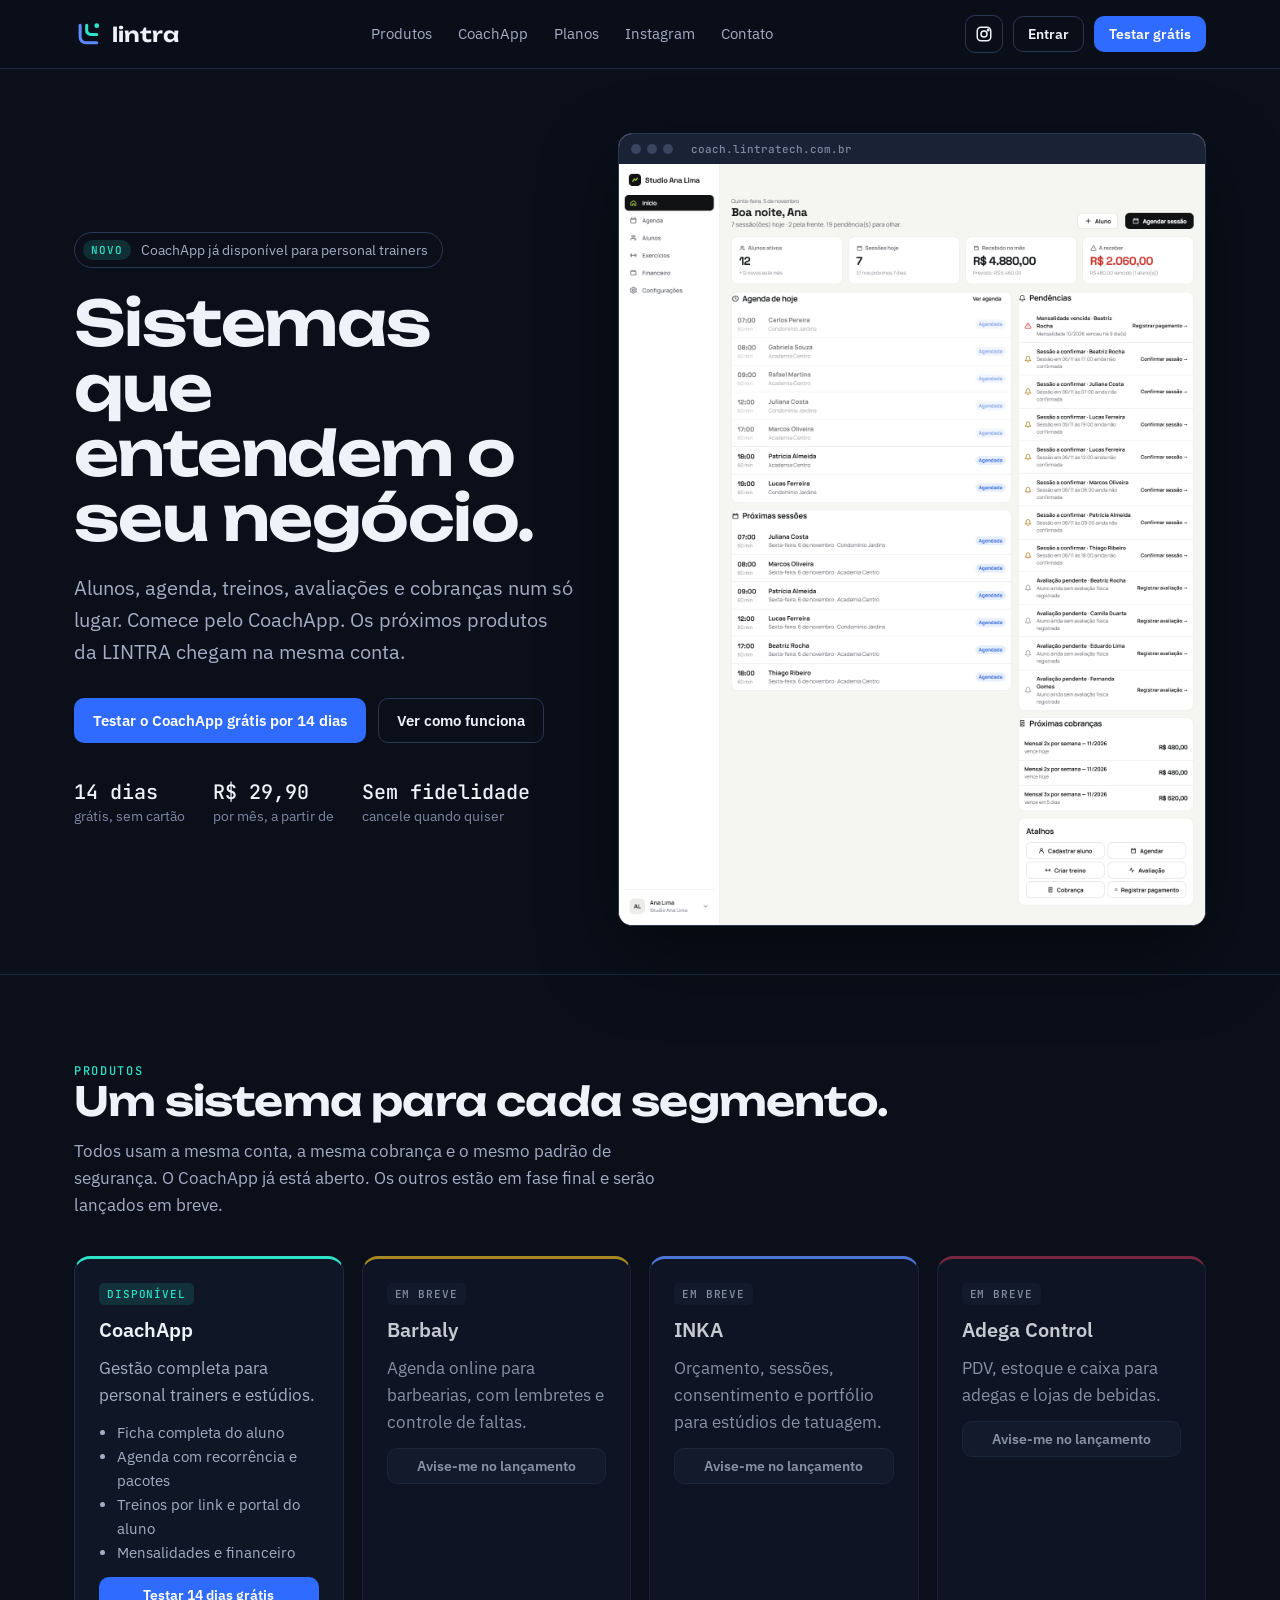
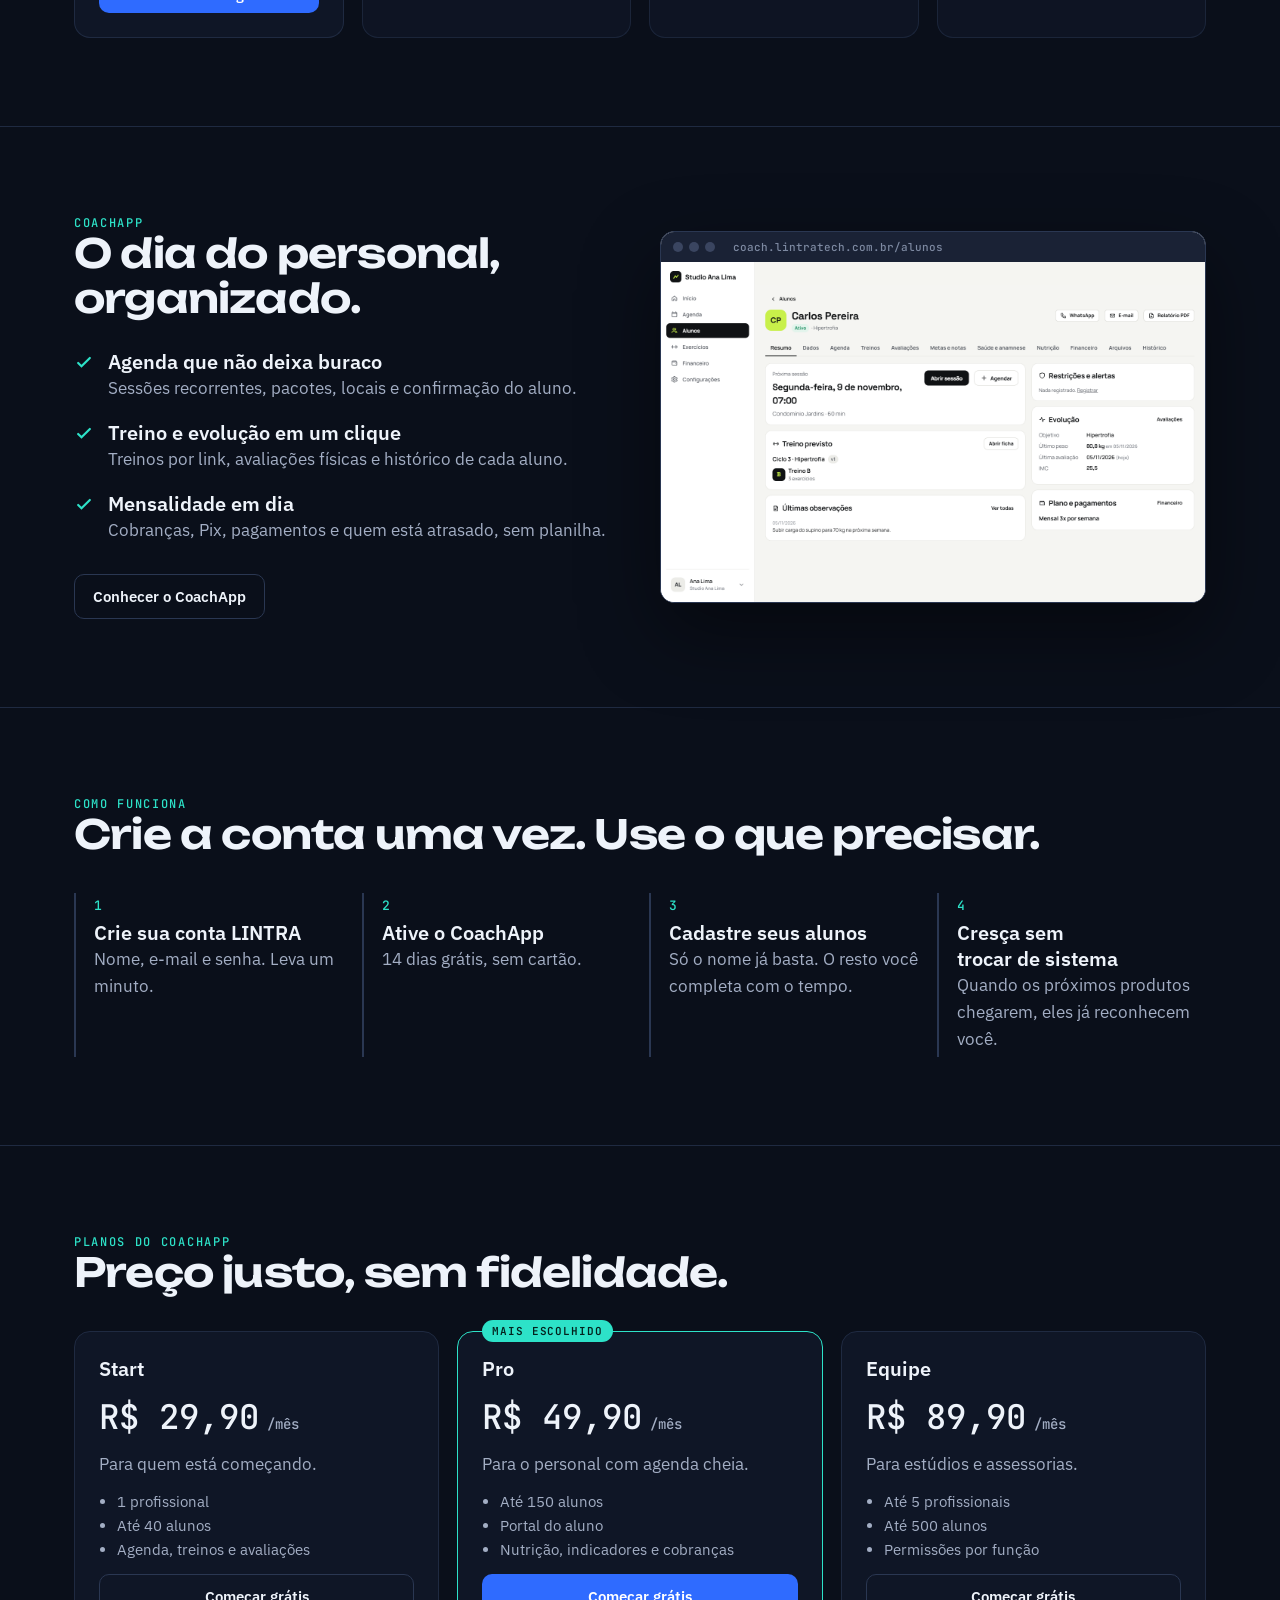
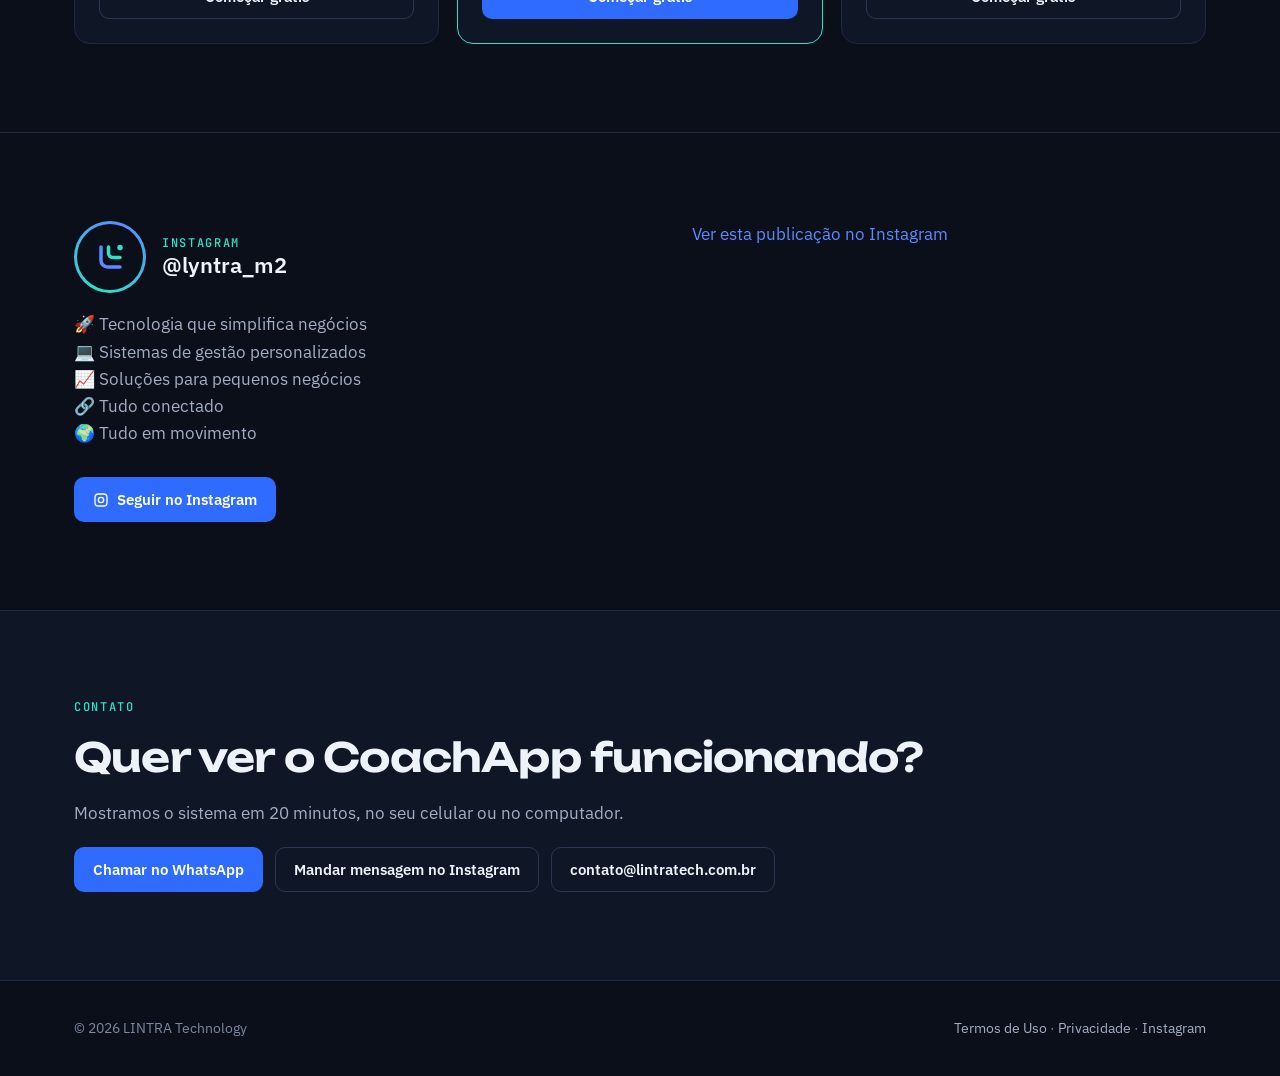
==== index.html @ cff750fb "Site da LINTRA Co-Authored-By: Claude Opus 5.5 <noreply@anthropic.com>" ====
<!doctype html>
<html lang="pt-BR">
<head>
<meta charset="utf-8">
<meta name="viewport" content="width=device-width, initial-scale=1, viewport-fit=cover">
<title>LINTRA · Sistemas que entendem o seu negócio</title>
<meta name="description" content="CoachApp: alunos, agenda, treinos, avaliações e cobranças para personal trainers. Teste grátis por 14 dias, sem cartão. Uma conta LINTRA para todos os sistemas.">
<meta property="og:title" content="LINTRA · Sistemas que entendem o seu negócio">
<meta property="og:description" content="CoachApp para personal trainers. Teste grátis por 14 dias, sem cartão.">
<meta property="og:type" content="website">
<meta property="og:url" content="https://lintratech.com.br/">
<meta property="og:image" content="https://lintratech.com.br/img/c1-painel.png">
<meta name="theme-color" content="#0A0F1A">
<link rel="canonical" href="https://lintratech.com.br/">
<link rel="icon" href="favicon.svg" type="image/svg+xml">
<link rel="preconnect" href="https://fonts.googleapis.com">
<link rel="preconnect" href="https://fonts.gstatic.com" crossorigin>
<link rel="stylesheet" href="https://fonts.googleapis.com/css2?family=IBM+Plex+Sans:wght@400;500;600&family=JetBrains+Mono:wght@400;500&family=Unbounded:wght@500;600&display=swap">
<link rel="stylesheet" href="estilo.css">
</head>
<body>
<header class="top"><div class="wrap">
  <a class="brand" href="/"><svg viewBox="0 0 64 64" width="28" height="28" aria-hidden="true"><path d="M14 12v27a13 13 0 0 0 13 13h25" fill="none" stroke="#5B8BFF" stroke-width="7" stroke-linecap="round"/><path d="M29 12v12a9 9 0 0 0 9 9h14" fill="none" stroke="#2DE2C8" stroke-width="7" stroke-linecap="round"/><circle cx="52" cy="13" r="5.5" fill="#2DE2C8"/></svg>lintra</a>
  <nav class="menu" aria-label="Seções"><a href="#produtos">Produtos</a><a href="coachapp">CoachApp</a><a href="#planos">Planos</a><a href="#instagram">Instagram</a><a href="#contato">Contato</a></nav>
  <div class="acoes">
    <a class="ig so-desk" href="https://www.instagram.com/lyntra_m2/" target="_blank" rel="noopener" aria-label="Instagram da LINTRA"><svg width="18" height="18" viewBox="0 0 24 24" fill="none" stroke="currentColor" stroke-width="2" aria-hidden="true"><rect x="3" y="3" width="18" height="18" rx="5"/><circle cx="12" cy="12" r="4"/><circle cx="17.5" cy="6.5" r="1" fill="currentColor"/></svg></a>
    <a class="btn sm ghost" data-app="/" href="https://app.lintratech.com.br/">Entrar</a>
    <a class="btn sm so-desk" data-app="/comecar?produto=coach&amp;plano=pro" href="https://app.lintratech.com.br/comecar?produto=coach&amp;plano=pro">Testar grátis</a>
  </div>
</div></header>

<main>
<section class="hero"><div class="wrap">
  <div>
    <span class="faixa"><b>Novo</b> CoachApp já disponível para personal trainers</span>
    <h1>Sistemas que entendem o seu negócio.</h1>
    <p class="lede">Alunos, agenda, treinos, avaliações e cobranças num só lugar. Comece pelo CoachApp. Os próximos produtos da LINTRA chegam na mesma conta.</p>
    <div class="ctas"><a class="btn" data-app="/comecar?produto=coach&amp;plano=pro" href="https://app.lintratech.com.br/comecar?produto=coach&amp;plano=pro">Testar o CoachApp grátis por 14 dias</a><a class="btn ghost" href="coachapp">Ver como funciona</a></div>
    <div class="prova"><span><b>14 dias</b>grátis, sem cartão</span><span><b>R$ 29,90</b>por mês, a partir de</span><span><b>Sem fidelidade</b>cancele quando quiser</span></div>
  </div>
  <div class="janela"><div class="barra"><i></i><i></i><i></i><span>coach.lintratech.com.br</span></div>
    <picture><source media="(max-width:600px)" srcset="img/c7-painel-celular.png"><img class="hero-img" src="img/c1-painel.png" width="1440" height="2310" alt="Painel do CoachApp com a agenda do dia, alunos ativos e valores recebidos (dados de demonstração)"></picture></div>
</div></section>

<section id="produtos"><div class="wrap">
  <p class="eyebrow">Produtos</p>
  <h2>Um sistema para cada segmento.</h2>
  <p class="muted" style="margin-top:14px;max-width:62ch">Todos usam a mesma conta, a mesma cobrança e o mesmo padrão de segurança. O CoachApp já está aberto. Os outros estão em fase final e serão lançados em breve.</p>
  <div class="grid" style="margin-top:36px">
    <article class="card prod" style="--cor:#2DE2C8"><span class="tag on">Disponível</span><h3>CoachApp</h3><p class="muted">Gestão completa para personal trainers e estúdios.</p>
      <ul><li>Ficha completa do aluno</li><li>Agenda com recorrência e pacotes</li><li>Treinos por link e portal do aluno</li><li>Mensalidades e financeiro</li></ul>
      <a class="btn sm" data-app="/comecar?produto=coach&amp;plano=pro" href="https://app.lintratech.com.br/comecar?produto=coach&amp;plano=pro">Testar 14 dias grátis</a></article>
    <article class="card prod breve" style="--cor:#C9A227"><span class="tag">Em breve</span><h3>Barbaly</h3><p class="muted">Agenda online para barbearias, com lembretes e controle de faltas.</p>
      <a class="btn sm off" href="https://www.instagram.com/lyntra_m2/" target="_blank" rel="noopener">Avise-me no lançamento</a></article>
    <article class="card prod breve" style="--cor:#5B8BFF"><span class="tag">Em breve</span><h3>INKA</h3><p class="muted">Orçamento, sessões, consentimento e portfólio para estúdios de tatuagem.</p>
      <a class="btn sm off" href="https://www.instagram.com/lyntra_m2/" target="_blank" rel="noopener">Avise-me no lançamento</a></article>
    <article class="card prod breve" style="--cor:#8E2C48"><span class="tag">Em breve</span><h3>Adega Control</h3><p class="muted">PDV, estoque e caixa para adegas e lojas de bebidas.</p>
      <a class="btn sm off" href="https://www.instagram.com/lyntra_m2/" target="_blank" rel="noopener">Avise-me no lançamento</a></article>
  </div>
</div></section>

<section><div class="wrap destaque">
  <div>
    <p class="eyebrow">CoachApp</p>
    <h2>O dia do personal, organizado.</h2>
    <div style="display:grid;gap:18px;margin-top:28px">
      <div class="check"><svg width="20" height="20" viewBox="0 0 24 24" aria-hidden="true"><path d="M5 12l4 4 10-10" fill="none" stroke="#2DE2C8" stroke-width="2.6" stroke-linecap="round"/></svg><div><h3>Agenda que não deixa buraco</h3><p class="muted">Sessões recorrentes, pacotes, locais e confirmação do aluno.</p></div></div>
      <div class="check"><svg width="20" height="20" viewBox="0 0 24 24" aria-hidden="true"><path d="M5 12l4 4 10-10" fill="none" stroke="#2DE2C8" stroke-width="2.6" stroke-linecap="round"/></svg><div><h3>Treino e evolução em um clique</h3><p class="muted">Treinos por link, avaliações físicas e histórico de cada aluno.</p></div></div>
      <div class="check"><svg width="20" height="20" viewBox="0 0 24 24" aria-hidden="true"><path d="M5 12l4 4 10-10" fill="none" stroke="#2DE2C8" stroke-width="2.6" stroke-linecap="round"/></svg><div><h3>Mensalidade em dia</h3><p class="muted">Cobranças, Pix, pagamentos e quem está atrasado, sem planilha.</p></div></div>
    </div>
    <div class="ctas"><a class="btn ghost" href="coachapp">Conhecer o CoachApp</a></div>
  </div>
  <div class="janela"><div class="barra"><i></i><i></i><i></i><span>coach.lintratech.com.br/alunos</span></div><img src="img/c4-aluno.png" width="1440" height="900" loading="lazy" alt="Ficha de um aluno no CoachApp (dados de demonstração)"></div>
</div></section>

<section id="como-funciona"><div class="wrap">
  <p class="eyebrow">Como funciona</p>
  <h2>Crie a conta uma vez. Use o que precisar.</h2>
  <div class="passos">
    <div class="passo"><b>1</b><h3>Crie sua conta LINTRA</h3><p class="muted">Nome, e-mail e senha. Leva um minuto.</p></div>
    <div class="passo"><b>2</b><h3>Ative o CoachApp</h3><p class="muted">14 dias grátis, sem cartão.</p></div>
    <div class="passo"><b>3</b><h3>Cadastre seus alunos</h3><p class="muted">Só o nome já basta. O resto você completa com o tempo.</p></div>
    <div class="passo"><b>4</b><h3>Cresça sem trocar de sistema</h3><p class="muted">Quando os próximos produtos chegarem, eles já reconhecem você.</p></div>
  </div>
</div></section>

<section id="planos"><div class="wrap">
  <p class="eyebrow">Planos do CoachApp</p>
  <h2>Preço justo, sem fidelidade.</h2>
  <div class="grid" style="margin-top:36px">
    <div class="card plano"><h3>Start</h3><span class="preco">R$ 29,90<small> /mês</small></span><p class="muted">Para quem está começando.</p><ul><li>1 profissional</li><li>Até 40 alunos</li><li>Agenda, treinos e avaliações</li></ul><a class="btn ghost" data-app="/comecar?produto=coach&amp;plano=start" href="https://app.lintratech.com.br/comecar?produto=coach&amp;plano=start">Começar grátis</a></div>
    <div class="card plano top"><span class="selo">Mais escolhido</span><h3>Pro</h3><span class="preco">R$ 49,90<small> /mês</small></span><p class="muted">Para o personal com agenda cheia.</p><ul><li>Até 150 alunos</li><li>Portal do aluno</li><li>Nutrição, indicadores e cobranças</li></ul><a class="btn" data-app="/comecar?produto=coach&amp;plano=pro" href="https://app.lintratech.com.br/comecar?produto=coach&amp;plano=pro">Começar grátis</a></div>
    <div class="card plano"><h3>Equipe</h3><span class="preco">R$ 89,90<small> /mês</small></span><p class="muted">Para estúdios e assessorias.</p><ul><li>Até 5 profissionais</li><li>Até 500 alunos</li><li>Permissões por função</li></ul><a class="btn ghost" data-app="/comecar?produto=coach&amp;plano=team" href="https://app.lintratech.com.br/comecar?produto=coach&amp;plano=team">Começar grátis</a></div>
  </div>
</div></section>

<section id="instagram"><div class="wrap insta">
  <div>
    <div class="insta-cab">
      <div class="avatar"><div><svg viewBox="0 0 64 64" width="32" height="32" aria-hidden="true"><path d="M14 12v27a13 13 0 0 0 13 13h25" fill="none" stroke="#5B8BFF" stroke-width="7" stroke-linecap="round"/><path d="M29 12v12a9 9 0 0 0 9 9h14" fill="none" stroke="#2DE2C8" stroke-width="7" stroke-linecap="round"/><circle cx="52" cy="13" r="5.5" fill="#2DE2C8"/></svg></div></div>
      <div><p class="eyebrow">Instagram</p><h3 style="font-size:22px">@lyntra_m2</h3></div>
    </div>
    <p class="bio">🚀 Tecnologia que simplifica negócios
💻 Sistemas de gestão personalizados
📈 Soluções para pequenos negócios
🔗 Tudo conectado
🌍 Tudo em movimento</p>
    <div class="ctas"><a class="btn" href="https://www.instagram.com/lyntra_m2/" target="_blank" rel="noopener"><svg width="16" height="16" viewBox="0 0 24 24" fill="none" stroke="currentColor" stroke-width="2" aria-hidden="true"><rect x="3" y="3" width="18" height="18" rx="5"/><circle cx="12" cy="12" r="4"/></svg>Seguir no Instagram</a></div>
  </div>
  <div class="posts" id="posts">
    <a class="post-vazio" href="https://www.instagram.com/lyntra_m2/" target="_blank" rel="noopener">Veja as novidades no nosso Instagram →</a>
  </div>
</div></section>

<section id="contato" class="fim"><div class="wrap" style="display:grid;gap:20px;justify-items:start">
  <p class="eyebrow">Contato</p>
  <h2>Quer ver o CoachApp funcionando?</h2>
  <p class="muted">Mostramos o sistema em 20 minutos, no seu celular ou no computador.</p>
  <div class="ctas" style="margin-top:0">
    <a class="btn" data-whats="Olá! Quero conhecer o CoachApp." href="#contato">Chamar no WhatsApp</a>
    <a class="btn ghost" href="https://www.instagram.com/lyntra_m2/" target="_blank" rel="noopener">Mandar mensagem no Instagram</a>
    <a class="btn ghost" href="mailto:contato@lintratech.com.br">contato@lintratech.com.br</a>
  </div>
</div></section>
</main>

<footer><div class="wrap">
  <span>© <span id="ano">2026</span> LINTRA Technology</span>
  <span><a data-app="/termos" href="https://app.lintratech.com.br/termos">Termos de Uso</a> · <a data-app="/privacidade" href="https://app.lintratech.com.br/privacidade">Privacidade</a> · <a href="https://www.instagram.com/lyntra_m2/" target="_blank" rel="noopener">Instagram</a></span>
</div></footer>
<script src="site.js"></script>
</body>
</html>
---- estilo.css ----
/* Site institucional da LINTRA: escuro, faixas largas, tokens iguais aos do Hub. */
:root{--bg:#0A0F1A;--surface:#0F1626;--surface-2:#141D30;--line:#1F2A41;--line-2:#2A3752;--fg:#EEF3FA;--muted:#A3AEC4;--faint:#7D89A1;
  --pulso:#5B8BFF;--pulso-solid:#2F6BFF;--fluxo:#2DE2C8;
  --f-display:"Unbounded","Arial Black",Arial,sans-serif;--f-body:"IBM Plex Sans","Segoe UI",Arial,sans-serif;--f-mono:"JetBrains Mono",ui-monospace,Consolas,monospace;color-scheme:dark}
*{box-sizing:border-box}html{scroll-behavior:smooth}body{margin:0;background:var(--bg);color:var(--fg);font:17px/1.6 var(--f-body)}
@media (prefers-reduced-motion:reduce){html{scroll-behavior:auto}}
a{color:var(--pulso);text-decoration:none}:focus-visible{outline:2px solid var(--fluxo);outline-offset:3px;border-radius:4px}
h1,h2,h3{margin:0;text-wrap:balance}p{margin:0}
h1{font:600 clamp(34px,5.4vw,62px)/1.05 var(--f-display);letter-spacing:-.025em}
h2{font:600 clamp(26px,3.4vw,40px)/1.12 var(--f-display);letter-spacing:-.02em}
h3{font:600 20px/1.3 var(--f-body)}
.muted{color:var(--muted)}.faint{color:var(--faint)}.small{font-size:14px}
.eyebrow{font:500 12px var(--f-mono);letter-spacing:.14em;text-transform:uppercase;color:var(--fluxo)}
.wrap{max-width:1180px;margin:0 auto;padding:0 max(16px,env(safe-area-inset-left))}
@media(min-width:600px){.wrap{padding:0 24px}}
.btn{display:inline-flex;align-items:center;justify-content:center;gap:8px;font:600 15px var(--f-body);padding:12px 18px;border-radius:10px;background:var(--pulso-solid);color:#fff;border:1px solid transparent;white-space:nowrap}
.btn.ghost{background:transparent;color:var(--fg);border-color:var(--line-2)}.btn.sm{padding:8px 14px;font-size:14px}
.btn.off{background:var(--surface-2);color:var(--muted);border-color:var(--line)}
.btn:hover{filter:brightness(1.08)}
.tag{font:500 11px var(--f-mono);letter-spacing:.08em;text-transform:uppercase;padding:4px 8px;border-radius:5px;background:var(--surface-2);color:var(--muted);justify-self:start;display:inline-block}
.tag.on{color:var(--fluxo);background:color-mix(in srgb,var(--fluxo) 13%,transparent)}
.brand{display:flex;align-items:center;gap:10px;font:600 20px var(--f-display);color:var(--fg)}
.top{position:sticky;top:0;z-index:5;background:color-mix(in srgb,var(--bg) 92%,transparent);backdrop-filter:blur(8px);border-bottom:1px solid var(--line)}
.top .wrap{display:flex;align-items:center;justify-content:space-between;height:68px;gap:16px}
.menu{display:flex;gap:26px}.menu a{color:var(--muted);font-size:15px}.menu a:hover,.menu a[aria-current]{color:var(--fg)}
.acoes{display:flex;gap:10px;align-items:center}
.ig{display:inline-flex;align-items:center;justify-content:center;width:38px;height:38px;border-radius:10px;border:1px solid var(--line-2);color:var(--fg)}
@media(max-width:880px){.menu,.so-desk{display:none}}
section{padding:88px 0;border-top:1px solid var(--line)}
@media(max-width:600px){section{padding:56px 0}}
.grid{display:grid;gap:18px;grid-template-columns:repeat(auto-fit,minmax(min(100%,250px),1fr))}
.grid>*{min-width:0}
.card{background:var(--surface);border:1px solid var(--line);border-radius:16px;padding:24px;display:grid;gap:12px;align-content:start}
.prod{border-top:3px solid var(--cor)}
.prod ul,.plano ul{margin:0;padding-left:18px;color:var(--muted);font-size:15px}
.prod.breve{opacity:.82}
.janela{border:1px solid var(--line-2);border-radius:14px;overflow:hidden;background:#fff;box-shadow:0 30px 80px rgba(0,0,0,.45)}
.janela .barra{height:30px;background:#1A2235;display:flex;align-items:center;gap:6px;padding:0 12px}
.janela .barra i{width:10px;height:10px;border-radius:50%;background:#3A4560;display:block}
.janela .barra span{margin-left:12px;font:500 11px var(--f-mono);color:var(--faint);overflow:hidden;white-space:nowrap;text-overflow:ellipsis}
.janela img{display:block;width:100%;height:auto}
.check{display:grid;grid-template-columns:22px 1fr;gap:12px;align-items:start}.check svg{margin-top:4px}
.preco{font:500 34px var(--f-mono);font-variant-numeric:tabular-nums}.preco small{font-size:14px;color:var(--muted)}
.plano.top{border-color:var(--fluxo);position:relative}
.plano .selo{position:absolute;top:-12px;left:24px;background:var(--fluxo);color:#04221D;font:600 11px var(--f-mono);letter-spacing:.08em;text-transform:uppercase;padding:4px 10px;border-radius:99px}
.ctas{display:flex;gap:12px;flex-wrap:wrap;margin-top:30px}
.fim{background:var(--surface)}
footer{border-top:1px solid var(--line);padding:36px 0;color:var(--faint);font-size:14px}
footer .wrap{display:flex;flex-wrap:wrap;gap:12px 28px;justify-content:space-between;align-items:center}
footer a{color:var(--muted)}
/* início */
.hero{border-top:0;padding:64px 0 48px}
.hero .wrap{display:grid;gap:44px;grid-template-columns:1fr;align-items:center}
@media(min-width:980px){.hero .wrap{grid-template-columns:.92fr 1.08fr}}
.lede{font-size:20px;color:var(--muted);margin-top:22px;max-width:52ch}
.faixa{display:inline-flex;gap:10px;align-items:center;border:1px solid var(--line-2);border-radius:99px;padding:6px 14px 6px 8px;font-size:14px;color:var(--muted);margin-bottom:22px}
.faixa b{background:color-mix(in srgb,var(--fluxo) 15%,transparent);color:var(--fluxo);font:500 11px var(--f-mono);letter-spacing:.08em;text-transform:uppercase;padding:3px 8px;border-radius:99px}
.prova{display:flex;gap:28px;flex-wrap:wrap;margin-top:36px;color:var(--faint);font-size:14px}
.prova span b{display:block;color:var(--fg);font:500 20px var(--f-mono)}
.hero-img{height:520px;object-fit:cover;object-position:top}
@media(max-width:600px){.hero-img{height:auto;max-height:560px}}
.destaque{display:grid;gap:40px;grid-template-columns:1fr}@media(min-width:980px){.destaque{grid-template-columns:1fr 1fr;align-items:center}}
.passos{display:grid;gap:18px;grid-template-columns:repeat(auto-fit,minmax(min(100%,230px),1fr));margin-top:36px}
.passo{border-left:2px solid var(--line-2);padding:4px 0 4px 18px}.passo b{font:500 13px var(--f-mono);color:var(--fluxo);display:block;margin-bottom:6px}
/* Instagram */
.insta{display:grid;gap:28px;grid-template-columns:1fr}@media(min-width:900px){.insta{grid-template-columns:.9fr 1.1fr;align-items:start}}
.insta-cab{display:flex;align-items:center;gap:16px}
.avatar{width:72px;height:72px;flex:none;border-radius:50%;padding:3px;background:conic-gradient(from 200deg,#2DE2C8,#5B8BFF,#2DE2C8)}
.avatar div{width:100%;height:100%;border-radius:50%;background:var(--bg);display:grid;place-items:center}
.bio{white-space:pre-line;color:var(--muted);margin-top:18px}
.posts{display:grid;gap:14px;grid-template-columns:repeat(auto-fit,minmax(min(100%,300px),1fr));justify-items:center}
.posts .instagram-media{min-width:0!important;width:100%!important;max-width:420px!important;margin:0!important}
.post-vazio{border:1px dashed var(--line-2);border-radius:14px;padding:28px;text-align:center;color:var(--muted);width:100%}
/* página do produto */
.migalha{font-size:14px;color:var(--faint);padding-top:22px}.migalha a{color:var(--muted)}
.hero-c{border-top:0;padding:40px 0 64px;text-align:center}
.hero-c h1{max-width:18ch;margin:14px auto 0}
.hero-c .lede{margin:20px auto 0;max-width:56ch}
.hero-c .ctas{justify-content:center;margin-top:28px}
.recursos{display:grid;gap:64px}
.recurso{display:grid;gap:36px;grid-template-columns:1fr;align-items:center}
@media(min-width:980px){.recurso{grid-template-columns:.8fr 1.2fr}.recurso.inv{grid-template-columns:1.2fr .8fr}.recurso.inv>div:first-child{order:2}}
.recurso ul{margin:16px 0 0;padding-left:18px;color:var(--muted)}
.celular{max-width:300px;margin:0 auto;border:10px solid #1A2235;border-radius:38px;overflow:hidden;box-shadow:0 30px 80px rgba(0,0,0,.45)}
.celular img{display:block;width:100%}
.faq{display:grid;gap:12px;margin-top:30px;max-width:820px}
.faq details{background:var(--surface);border:1px solid var(--line);border-radius:12px;padding:18px 20px}
.faq summary{font-weight:600;cursor:pointer}.faq p{color:var(--muted);margin-top:10px}
.cmp-wrap{overflow-x:auto;margin-top:28px}
.cmp{width:100%;border-collapse:collapse;font-size:15px;min-width:420px}
.cmp th,.cmp td{padding:12px 14px;border-bottom:1px solid var(--line);text-align:center}
.cmp th:first-child,.cmp td:first-child{text-align:left;color:var(--muted)}
.cmp th{font:500 12px var(--f-mono);letter-spacing:.08em;text-transform:uppercase;color:var(--faint)}
.sim{color:var(--fluxo)}.nao{color:var(--faint)}
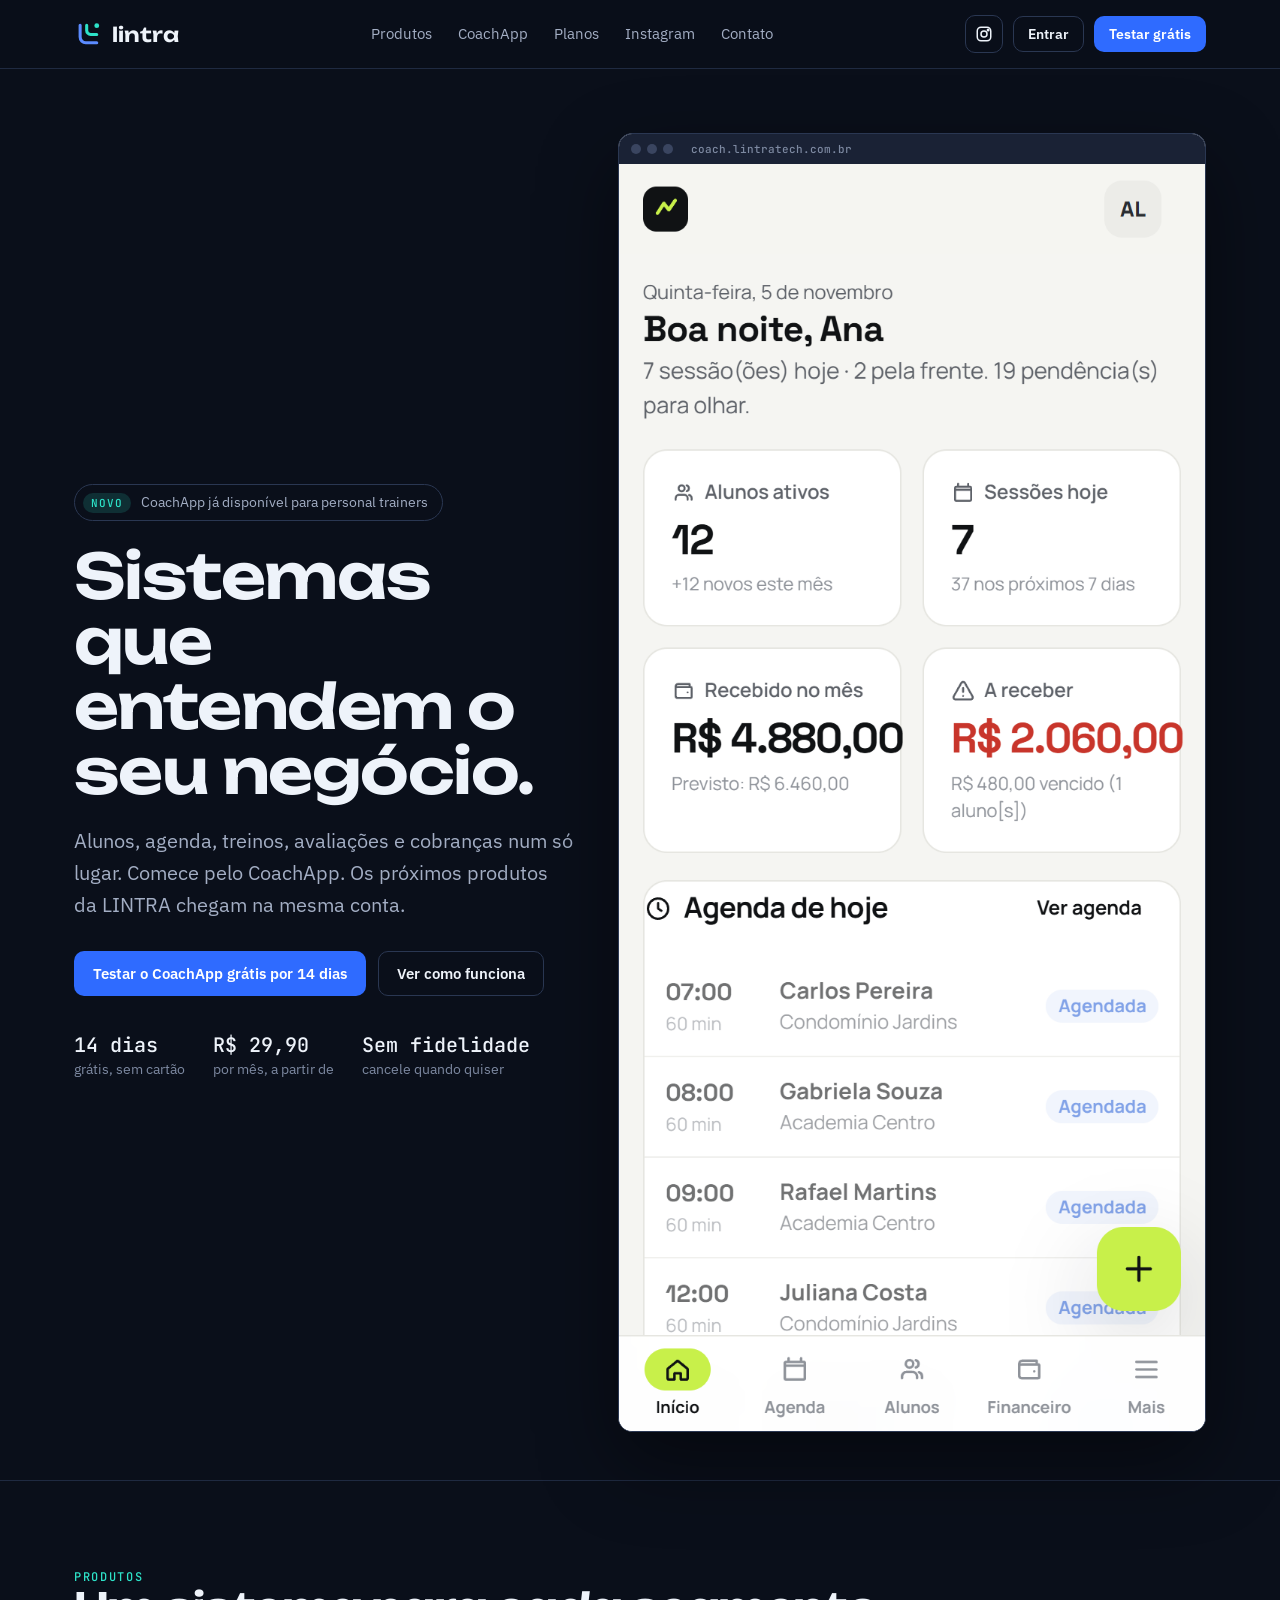
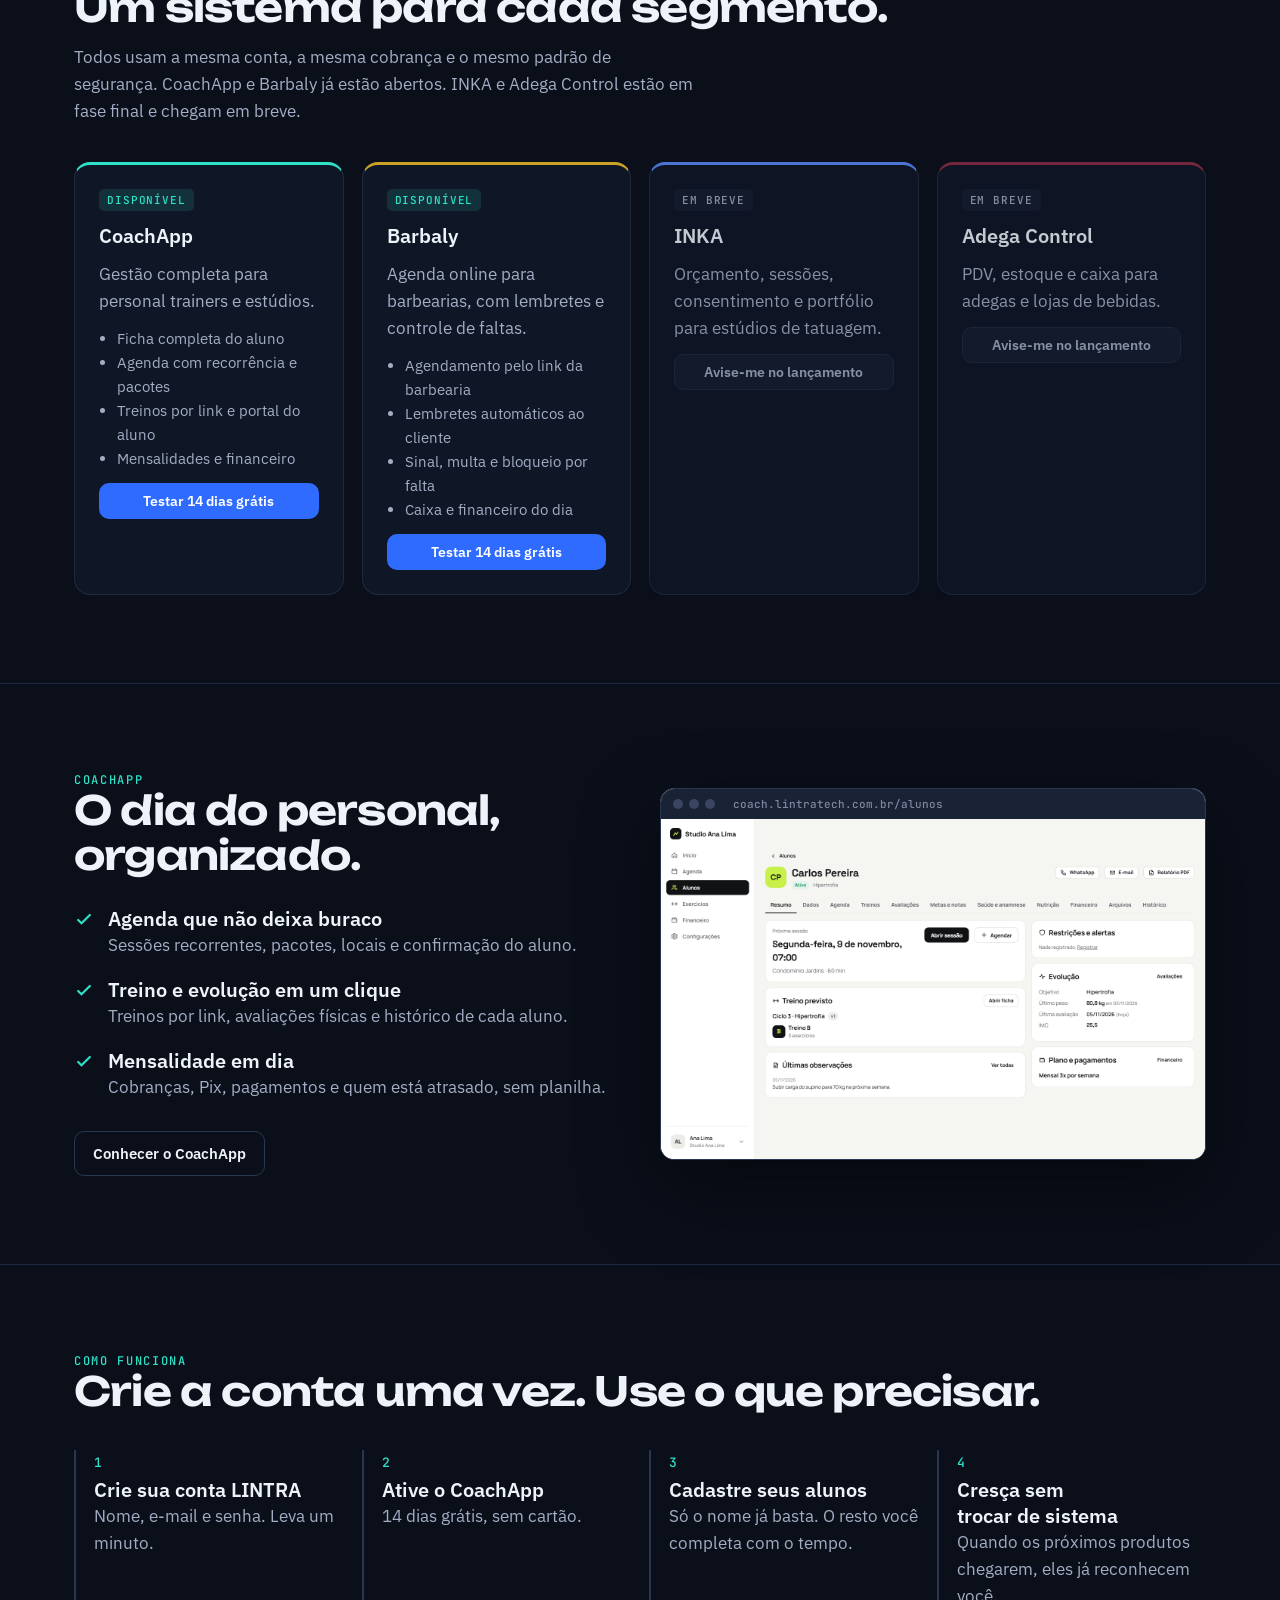
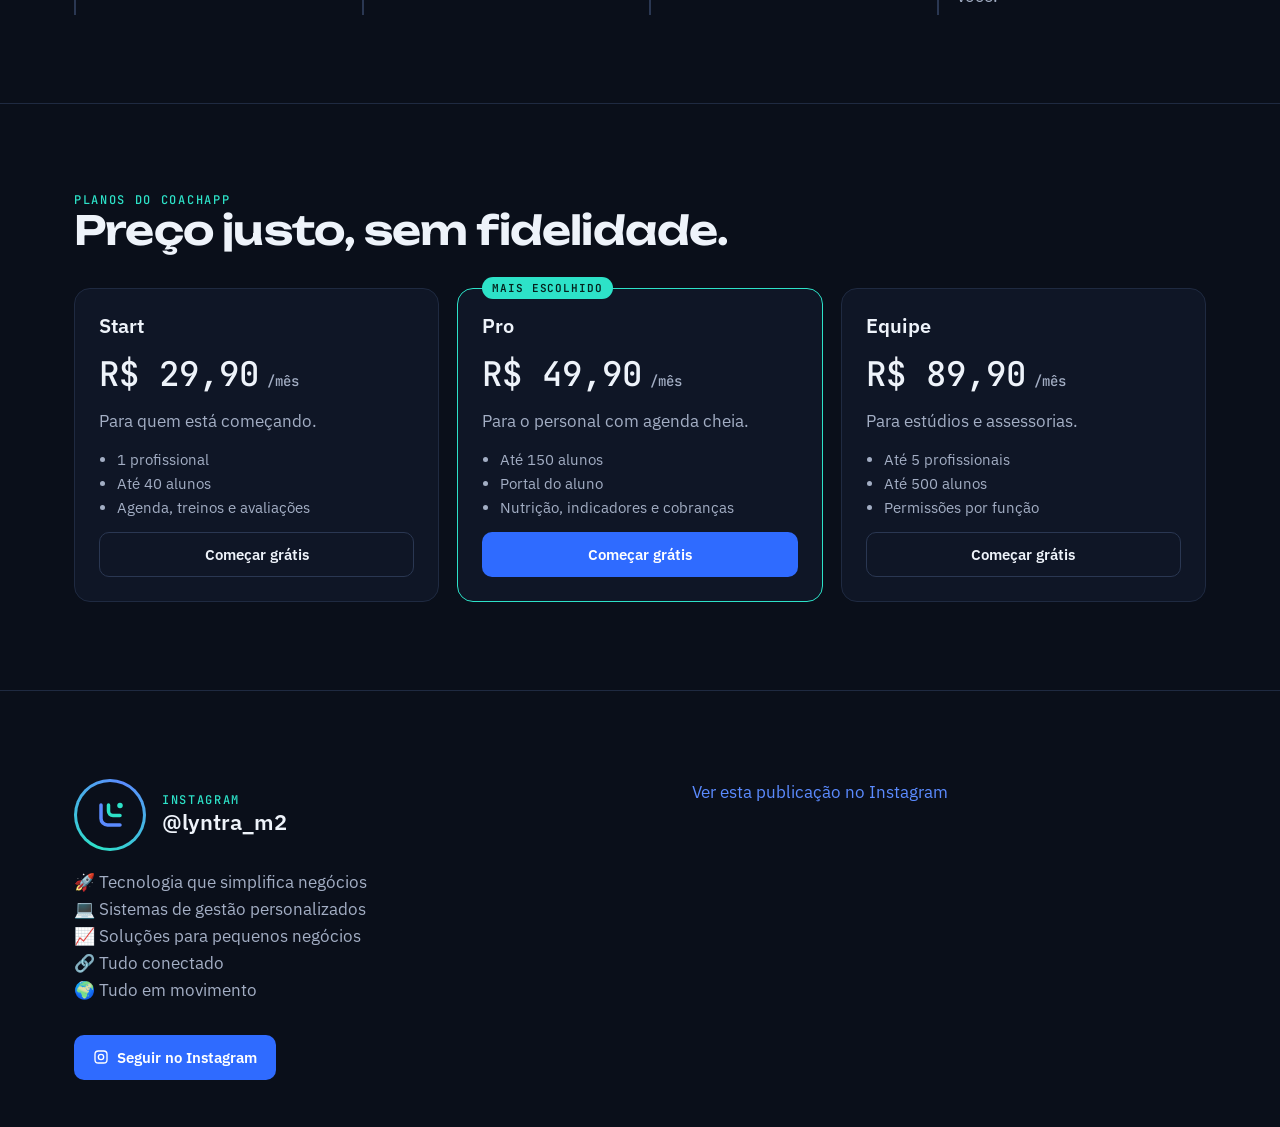
==== commit dc510f72: "Barbaly disponível no site, com teste grátis pela LINTRA Co-Authored-By: Claude Opus 5.5 <noreply@an" ====
--- a/index.html
+++ b/index.html
@@ -45,13 +45,14 @@
 <section id="produtos"><div class="wrap">
   <p class="eyebrow">Produtos</p>
   <h2>Um sistema para cada segmento.</h2>
-  <p class="muted" style="margin-top:14px;max-width:62ch">Todos usam a mesma conta, a mesma cobrança e o mesmo padrão de segurança. O CoachApp já está aberto. Os outros estão em fase final e serão lançados em breve.</p>
+  <p class="muted" style="margin-top:14px;max-width:62ch">Todos usam a mesma conta, a mesma cobrança e o mesmo padrão de segurança. CoachApp e Barbaly já estão abertos. INKA e Adega Control estão em fase final e chegam em breve.</p>
   <div class="grid" style="margin-top:36px">
     <article class="card prod" style="--cor:#2DE2C8"><span class="tag on">Disponível</span><h3>CoachApp</h3><p class="muted">Gestão completa para personal trainers e estúdios.</p>
       <ul><li>Ficha completa do aluno</li><li>Agenda com recorrência e pacotes</li><li>Treinos por link e portal do aluno</li><li>Mensalidades e financeiro</li></ul>
       <a class="btn sm" data-app="/comecar?produto=coach&amp;plano=pro" href="https://app.lintratech.com.br/comecar?produto=coach&amp;plano=pro">Testar 14 dias grátis</a></article>
-    <article class="card prod breve" style="--cor:#C9A227"><span class="tag">Em breve</span><h3>Barbaly</h3><p class="muted">Agenda online para barbearias, com lembretes e controle de faltas.</p>
-      <a class="btn sm off" href="https://www.instagram.com/lyntra_m2/" target="_blank" rel="noopener">Avise-me no lançamento</a></article>
+    <article class="card prod" style="--cor:#C9A227"><span class="tag on">Disponível</span><h3>Barbaly</h3><p class="muted">Agenda online para barbearias, com lembretes e controle de faltas.</p>
+      <ul><li>Agendamento pelo link da barbearia</li><li>Lembretes automáticos ao cliente</li><li>Sinal, multa e bloqueio por falta</li><li>Caixa e financeiro do dia</li></ul>
+      <a class="btn sm" data-app="/comecar?produto=barbaly&amp;plano=profissional" href="https://app.lintratech.com.br/comecar?produto=barbaly&amp;plano=profissional">Testar 14 dias grátis</a></article>
     <article class="card prod breve" style="--cor:#5B8BFF"><span class="tag">Em breve</span><h3>INKA</h3><p class="muted">Orçamento, sessões, consentimento e portfólio para estúdios de tatuagem.</p>
       <a class="btn sm off" href="https://www.instagram.com/lyntra_m2/" target="_blank" rel="noopener">Avise-me no lançamento</a></article>
     <article class="card prod breve" style="--cor:#8E2C48"><span class="tag">Em breve</span><h3>Adega Control</h3><p class="muted">PDV, estoque e caixa para adegas e lojas de bebidas.</p>
